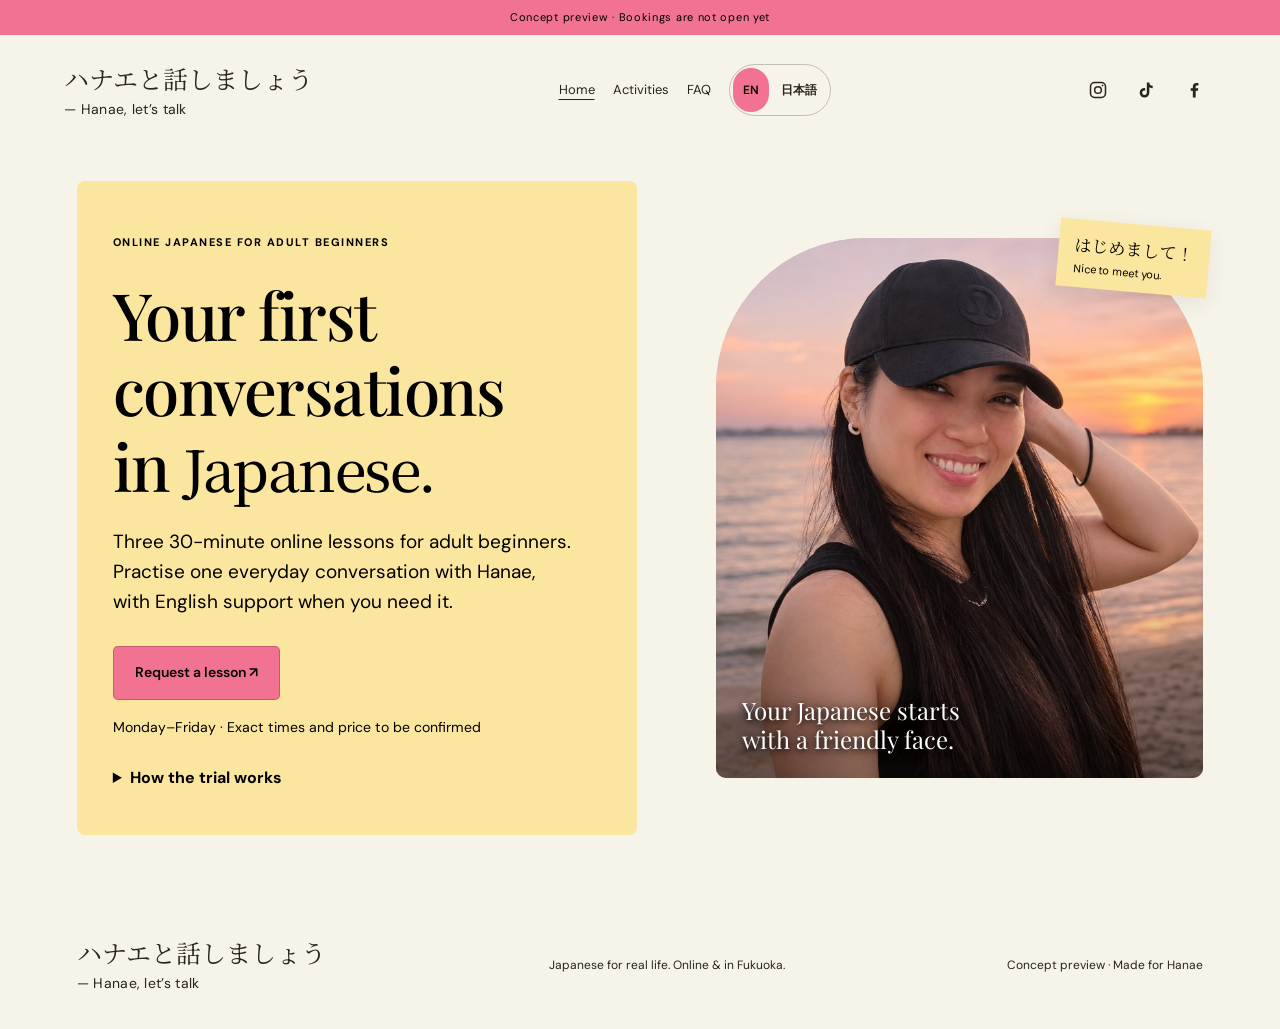
==== short-preview/index.html @ 00864827 "Move social icons to the shorter site header" ====
<!doctype html><html lang="en"><head><meta charset="UTF-8"><meta name="viewport" content="width=device-width,initial-scale=1"><meta name="description" content="Learn everyday Japanese online with Hanae. Start with a three-lesson trial for adult beginners, Monday to Friday."><title>ハナエと話しましょう — Hanae, let’s talk</title><link rel="stylesheet" href="style.css"><style>#request-card summary{cursor:pointer;font-weight:700;font-size:1.25rem}#request-form{display:grid;gap:14px}#request-form label{display:grid;gap:5px}#request-form :is(input,select,textarea){width:100%;box-sizing:border-box;padding:.65em;font:inherit;border:1px solid var(--line);border-radius:6px;background:var(--paper);color:var(--ink)}#request-form button{justify-self:start}</style></head><body><a data-i18n="skip" href="#main" class="skip-link">Skip to content</a><div data-i18n="preview" class="preview">Concept preview · Bookings are not open yet</div><header id="top" class="compact-header"><a class="brand" href="index.html" aria-label="ハナエと話しましょう — Hanae, let’s talk"><span class="brand-ja" lang="ja">ハナエと話しましょう</span><span class="brand-en" lang="en">— Hanae, let’s talk</span></a><nav aria-label="Main navigation"><a href="index.html" data-i18n="newHome" aria-current="page">Home</a><a href="activities.html" data-i18n="newActivities">Activities</a><a href="faq.html" data-i18n="newFaq">FAQ</a><div class="language-switch" role="group" aria-label="Website language / 表示言語"><button data-lang="en" lang="en" aria-pressed="true">EN</button><button data-lang="ja" lang="ja" aria-pressed="false">日本語</button></div></nav><div class="header-social">
  <a href="https://www.instagram.com/hanaeletstalk/" target="_blank" rel="noopener noreferrer" aria-label="Instagram">
    <svg viewBox="0 0 24 24" fill="none" stroke="currentColor" stroke-width="1.8" aria-hidden="true" focusable="false"><rect x="3" y="3" width="18" height="18" rx="5"/><circle cx="12" cy="12" r="4"/><circle cx="17.5" cy="6.5" r="1" fill="currentColor" stroke="none"/></svg>
  </a>
  <a href="https://www.tiktok.com/@hanaeletstalk" target="_blank" rel="noopener noreferrer" aria-label="TikTok">
    <svg viewBox="0 0 24 24" fill="currentColor" aria-hidden="true" focusable="false"><path d="M16 3h-3v12.3a2.8 2.8 0 1 1-2.8-2.8h.8v-3h-.8a5.8 5.8 0 1 0 5.8 5.8V8.7a7.2 7.2 0 0 0 4 1.3V7a4 4 0 0 1-4-4Z"/></svg>
  </a>
  <a href="https://www.facebook.com/profile.php?id=61596670970860" target="_blank" rel="noopener noreferrer" aria-label="Facebook">
    <svg viewBox="0 0 24 24" fill="currentColor" aria-hidden="true" focusable="false"><path d="M14 21v-8h2.7l.4-3H14V8c0-.9.3-1.5 1.6-1.5h1.7V3.8c-.3 0-1.3-.1-2.5-.1-2.5 0-4.2 1.5-4.2 4.3v2H8v3h2.6v8H14Z"/></svg>
  </a>
</div></header><main id="main" tabindex="-1"><section class="hero"><div class="hero-copy"><div class="hero-panel">
<p class="eyebrow" data-i18n="heroEyebrow">Online Japanese for adult beginners</p>
<h1 data-i18n="heroTitle">Your first conversations<br>in <em>Japanese.</em></h1>
<p class="lead" data-i18n="newIntro">Three 30-minute online lessons for adult beginners. Practise one everyday conversation with Hanae, with English support when you need it.</p>
<div class="actions"><a id="request-link" href="#booking">Request a lesson ↗</a></div>
<p class="hero-meta" data-i18n="trialAvailability">Monday–Friday · Exact times and price to be confirmed</p>
<details><summary data-i18n="newDetails">How the trial works</summary><p data-i18n="newSteps">Pick a real-life situation, practise it together, then try the conversation on your own with feedback.</p></details>
</div></div><div class="portrait"><img src="../assets/hanae-portrait.jpg" width="750" height="1000" fetchpriority="high" decoding="async" alt="Hanae smiling on a beach at sunset"><span data-i18n="photoLabel" class="photo-label">Your Japanese starts<br>with a friendly face.</span><div class="hello">はじめまして！<small data-i18n="nice" >Nice to meet you.</small></div></div></section></main><footer><a class="brand" href="index.html" aria-label="ハナエと話しましょう — Hanae, let’s talk"><span class="brand-ja" lang="ja">ハナエと話しましょう</span><span class="brand-en" lang="en">— Hanae, let’s talk</span></a><p data-i18n="footerBody" >Japanese for real life. Online & in Fukuoka.</p><span data-i18n="footerNote" >Concept preview · Made for Hanae</span></footer><dialog id="booking" aria-labelledby="request-title"><button id="close" aria-label="Close / 閉じる">×</button><h2 id="request-title" data-request-ja="レッスンを申し込む">Request a lesson</h2><p data-request-ja="日程と料金についてハナエからメールでご連絡します。">Hanae will email you to confirm availability and pricing.</p><div id="intro"><form id="request-form" method="post" target="lesson-receipt-frame" action="https://docs.google.com/forms/d/e/1FAIpQLSckTiIKL6pwCHeR7UictinilkDxiz8F6eCDY5FFqrduzU5HEg/formResponse"><label><span data-i18n="modeLabel">How would you like to meet?</span><select id="mode"><option value="Online" data-i18n="online">Online</option><option value="In Fukuoka" data-i18n="fukuoka">In Fukuoka</option></select></label><label><span data-i18n="goalLabel">What brings you here?</span><select id="goal"><option value="Beginner trial" data-i18n="goalTrial">Three-lesson beginner trial</option><option value="Everyday life in Japan" data-i18n="goal0">Everyday life in Japan</option><option value="Japanese as a parent" data-i18n="goal1">Japanese as a parent</option><option value="Kanji &amp; stories for my child" data-i18n="goal2">Kanji &amp; stories for my child</option><option value="A trip to Japan" data-i18n="goal3">A trip to Japan</option><option value="Anime &amp; fan conversations" data-i18n="goal4">Anime &amp; fan conversations</option><option value="Something else" data-i18n="goal5">Something else</option></select></label><p data-i18n="trialBooking" id="trial-booking-note" hidden>Three 30-minute online lessons, Monday to Friday. Exact times (JST) and price to be confirmed.</p><p data-i18n="kanjiBooking" id="kanji-booking-note" hidden>Children’s kanji: 3–6 p.m. Japan time. Days and session arrangements to be confirmed.</p>
<label><span data-request-ja="お名前">Your name</span><input type="text" name="entry.1528789929" autocomplete="name" maxlength="100" required></label>
<label><span data-request-ja="メールアドレス">Email address</span><input type="email" name="entry.741062618" autocomplete="email" maxlength="254" required></label>
<input type="hidden" name="entry.2033060945">
<label><span data-request-ja="タイムゾーン">Time zone</span><input type="text" name="entry.1304090792" autocomplete="off" maxlength="100" required></label>
<label><span data-request-ja="平日の希望時間帯">Preferred weekday times</span><textarea name="entry.62211884" rows="2" maxlength="400" required></textarea></label>
<input type="hidden" name="entry.1332846498" value="English">
<button type="submit" data-request-ja="申し込みを送信 ↗">Send lesson request ↗</button>
</form></div><section id="lesson-receipt" hidden><p role="status" data-request-ja="送信結果を下に表示します。">Check your submission result below.</p><iframe name="lesson-receipt-frame" title="Submission result / 送信結果" style="width:100%;height:280px;border:0"></iframe><button type="button" id="receipt-close" data-request-ja="閉じる">Close</button></section><div id="result" hidden role="status"></div></dialog><script src="app.js"></script><script>
const requestForm=document.getElementById('request-form');
const requestLink=document.getElementById('request-link');
requestLink.dataset.requestJa='レッスンを申し込む ↗';
const requestLabels=[...document.querySelectorAll('[data-request-ja]')].map(node=>[node,node.textContent]);
function translateRequest(){
 const japanese=document.documentElement.lang==='ja';
 for(const [node,english] of requestLabels)node.textContent=japanese?node.dataset.requestJa:english;
 requestForm.elements.namedItem('entry.1332846498').value=japanese?'日本語':'English';
}
new MutationObserver(translateRequest).observe(document.documentElement,{attributeFilter:['lang']});
translateRequest();
requestForm.elements.namedItem('entry.1304090792').value=Intl.DateTimeFormat().resolvedOptions().timeZone||'';
function openRequest(event){
 if(event)event.preventDefault();
 openIntro('Beginner trial','Online');
}
requestLink.classList.add('trial-link');
requestLink.addEventListener('click',openRequest);
const receipt=document.getElementById('lesson-receipt');
document.getElementById('receipt-close').addEventListener('click',()=>dialog.close());
dialog.addEventListener('close',()=>{receipt.hidden=true});
requestForm.addEventListener('submit',event=>{
 event.stopPropagation();
 const destination=new URL(requestForm.action);
 destination.searchParams.set('hl',document.documentElement.lang);
 requestForm.action=destination.href;
 receipt.hidden=false;
 el('intro').hidden=true;
 document.getElementById('receipt-close').focus();
 requestForm.elements.namedItem('entry.2033060945').value=el('goal').selectedOptions[0].textContent.trim()+' / '+el('mode').selectedOptions[0].textContent.trim();
});
if(['#lesson-request','#booking'].includes(location.hash))openRequest();
</script></body></html>
---- short-preview/style.css ----
@import url('https://fonts.googleapis.com/css2?family=DM+Sans:wght@400;500;600;700&family=Noto+Serif+JP:wght@500&family=Playfair+Display:ital,wght@0,500;0,600;1,500&display=swap');
:root{--cream:#fffdf7;--ink:#2d2c26;--green:#4b432a;--lime:#f4df94;--line:#ddd5c0;--muted:#615d50}*{box-sizing:border-box}html{scroll-behavior:smooth;scroll-padding-top:30px}body{margin:0;background:var(--cream);color:var(--ink);font:16px/1.7 'DM Sans',sans-serif}a{color:inherit;text-decoration:none}button,select{font:inherit}button,a,select{-webkit-tap-highlight-color:transparent}button{cursor:pointer;border:0;background:var(--green);color:#fff;padding:15px 22px;border-radius:5px;font-weight:600;min-height:44px}button:hover{filter:brightness(1.08)}button:disabled{cursor:default;filter:none}button:focus-visible,a:focus-visible,select:focus-visible,summary:focus-visible,[tabindex]:focus-visible{outline:3px solid #8b5315;outline-offset:5px}.skip-link{position:fixed;top:8px;left:10px;background:var(--green);color:#fff;padding:12px 18px;z-index:100;transform:translateY(-150%)}.skip-link:focus{transform:none}.preview{text-align:center;font-size:11px;background:var(--green);color:var(--cream);padding:8px 12px;letter-spacing:.5px}header{max-width:1400px;margin:auto;padding:26px 5%;display:flex;align-items:center;justify-content:space-between;gap:24px}.brand{font-family:'Playfair Display',serif;font-size:39px;line-height:.9;letter-spacing:-2px;flex-shrink:0}.brand span{display:block;font:11px 'DM Sans',sans-serif;letter-spacing:1.7px;margin-top:9px}nav{display:flex;align-items:center;gap:18px;font-size:13px}nav>a{padding:10px 0}header a[aria-current=location]{color:var(--green);text-decoration:underline;text-underline-offset:7px;text-decoration-thickness:2px}.small{font-size:12px;padding:10px 15px}.language-switch{display:flex;gap:2px;border:1px solid #b5a67b;border-radius:30px;padding:3px;flex-shrink:0}.language-switch button{background:transparent;color:var(--ink);border-radius:24px;font-size:12px;padding:8px 10px}.language-switch button[aria-pressed=true]{background:var(--green);color:white}.menu-toggle,.mobile-menu{display:none}.mobile-menu[hidden],[hidden]{display:none!important}.hero{max-width:1400px;margin:auto;padding:35px 6% 65px;display:grid;grid-template-columns:1.15fr 1fr;gap:7%;align-items:center}.eyebrow{font-size:11px;font-weight:700;letter-spacing:1.5px}h1,h2,h3{font-family:'Playfair Display',serif;font-weight:500;line-height:1.15;letter-spacing:-1.5px}h1{font-size:clamp(44px,5.1vw,76px);margin:25px 0}h1 em{font-family:'Noto Serif JP',serif;font-style:normal;font-size:.87em}h2{font-size:clamp(36px,4vw,54px);margin:20px 0}h3{font-size:28px;letter-spacing:-.7px}p{margin:16px 0}.hero-panel>p{max-width:460px;color:var(--muted)}.hero-copy .lead{font-size:19px;color:var(--ink);line-height:1.6}.actions{display:flex;flex-wrap:wrap;align-items:center;gap:22px;margin:28px 0}.actions button{font-size:14px}.actions a{font-size:13px;border-bottom:1px solid #a08b51;padding:10px 0}.hero-foot{font-size:10px;letter-spacing:.7px;margin-top:32px}.portrait{height:540px;position:relative;border-radius:150px 150px 10px 10px;background:#c9c6b8}.portrait img{width:100%;height:100%;object-fit:cover;object-position:center 44%;border-radius:inherit}.photo-label{position:absolute;bottom:24px;left:26px;right:15px;color:white;font:24px/1.2 'Playfair Display',serif;text-shadow:0 2px 6px #000,0 0 16px #0009}.portrait:after{content:'';position:absolute;inset:65% 0 0;border-radius:0 0 10px 10px;background:linear-gradient(transparent,#0006);pointer-events:none}.photo-label{z-index:1}.portrait .hello{position:absolute;z-index:2;top:60%;right:12px;background:var(--lime);padding:12px 16px;transform:rotate(-3deg);font:17px 'Noto Serif JP',serif;box-shadow:0 5px 15px #302c2012}.hello small{display:block;font:11px 'DM Sans',sans-serif;margin-top:5px}.ribbon{text-align:center;background:var(--lime);padding:20px 5%;font-size:11px;letter-spacing:1.2px}.section{max-width:1400px;padding:75px 6%;margin:auto}.section-top{display:grid;grid-template-columns:1fr 1fr;gap:10%;align-items:center}.section-top>p{max-width:430px;color:var(--muted)}.service-grid{display:grid;grid-template-columns:1fr 1fr;gap:22px;margin-top:30px}.service-card{padding:30px;background:#f5f0df;border-radius:8px;display:flex;flex-direction:column;align-items:flex-start}.service-card>p{font-size:15px;color:var(--muted)}.service-card h3{font-size:32px;margin-bottom:10px}.service-meta{font-size:13px;font-weight:600;line-height:1.8;border-top:1px solid #d7cbac;padding-top:18px;margin:12px 0;width:100%}.service-card>button{font-size:13px;margin-top:auto}.service-facts{font-size:14px;margin:8px 0 20px;width:100%}.service-facts>div{display:grid;grid-template-columns:100px 1fr;gap:12px;margin-top:12px}.service-facts dt{font-weight:700}.service-facts dd{margin:0;color:var(--muted)}.session-details{width:100%;border-top:1px solid #d7cbac;padding:12px 0;margin-bottom:22px;font-size:14px}.session-details p{color:var(--muted)}summary{cursor:pointer;min-height:44px;align-content:center;font-weight:600}.session-details small{font-size:12px;color:var(--muted)}#service-kanji{border:1px solid #b49a56;background:#f6edcc}.family-note{font-size:13px;color:var(--muted);max-width:900px;margin-top:28px}.kanji-section{background:#f5f0df;border-top:1px solid var(--line)}.kanji-info{display:grid;grid-template-columns:1fr 1fr;gap:35px;margin:25px 0 40px}.kanji-info>div{padding:25px;background:var(--cream);border-radius:8px}.kanji-info p{font-size:14px;color:var(--muted)}.kanji-info h3{font-size:27px}.kanji-info small{font-size:12px}.kanji-game{display:grid;grid-template-columns:1fr 1fr;gap:35px;align-items:center;margin-bottom:35px}.kanji-game p{color:var(--muted)}.kanji-characters{display:flex;flex-wrap:wrap;gap:10px;margin-top:25px}.kanji-characters button{background:var(--cream);color:var(--ink);border:1px solid #ad9761;font-size:25px;min-width:60px}.kanji-characters button[aria-pressed=true]{background:var(--green);color:white}.kanji-challenge{padding:25px;background:var(--cream);border-radius:8px}#kanji-symbol{font:76px/1.3 'Noto Serif JP',serif;text-align:center}#kanji-feedback{font-size:14px}#kanji-next{font-size:13px}.practice{background:var(--green);color:var(--cream);padding:65px max(6%,calc((100vw - 1232px)/2));display:grid;grid-template-columns:1fr 1.2fr;gap:9%;align-items:center}.practice p{color:#e0e7dc;font-size:15px}.tabs{display:flex;flex-wrap:wrap;gap:8px;margin-top:25px}.tabs button{font-size:12px;padding:10px 14px;border:1px solid #c4b484;border-radius:30px}.tabs .active{background:var(--lime);color:var(--ink);border-color:var(--lime)}.phrase{background:var(--cream);color:var(--ink);padding:35px;border-radius:8px;box-shadow:9px 9px 0 #ffffff13}.phrase-label{font-size:11px;letter-spacing:1px}.phrase #japanese{font-family:'Noto Serif JP',serif;font-size:28px;color:var(--ink);line-height:1.8;margin-bottom:8px}.phrase #romaji{color:var(--muted)}.phrase button{background:transparent;color:var(--ink);padding:10px 0;border-bottom:1px solid #a08b51;font-size:13px}.phrase #translation{color:var(--ink)}.phrase-note{font-size:12px;border-top:1px solid var(--line);margin-top:25px;padding-top:18px;color:var(--muted)}.anime{background:#f5f0df;border-radius:14px;max-width:1232px;margin:60px auto}.anime-intro{display:grid;grid-template-columns:1fr 1fr;gap:8%;align-items:center;margin-top:20px}.anime h2{font-size:clamp(32px,3.6vw,50px)}.large{font-size:22px}.anime-note{background:var(--cream);padding:30px;border-radius:8px;border-top:5px solid #bd933b}.anime p{font-size:15px}.anime-practice{display:grid;grid-template-columns:1fr 1fr;gap:6%;margin-top:40px;border-top:1px solid #d5c8a5;padding-top:25px;align-items:center}.anime-practice .choice-row{display:grid;gap:8px;margin-top:25px}.choice-row button{background:var(--cream);color:var(--ink);border:1px solid #ad9761;text-align:left;font-size:14px}.choice-row button[aria-pressed=true]{background:var(--green);color:white}.favourite-badge{display:block;font-size:12px;margin-top:6px}.choice-row button[aria-pressed=true] .favourite-badge{color:var(--lime)}.order-output{background:var(--cream);padding:22px;border-radius:6px}.order-output p:first-child{font-family:'Noto Serif JP',serif;font-size:22px;color:var(--ink)}.order-output p{font-size:14px}.anime-bottom{display:flex;gap:30px;align-items:center;justify-content:space-between;margin-top:30px}.anime-bottom button{flex-shrink:0;font-size:13px}.anime-disclaimer{display:block;font-size:12px;line-height:1.8;color:var(--muted);border-top:1px solid #d5c8a5;margin-top:25px;padding-top:15px}.playground{padding-top:25px}.format-grid{display:grid;grid-template-columns:1fr 1fr;gap:25px;margin-top:35px}.format-grid article{background:#f5f0df;padding:30px;border-radius:8px}.format-grid p{font-size:15px}.format-grid small{display:block;font-size:12px;color:var(--muted);margin-top:15px}.quiz-top{display:flex;justify-content:space-between;font-size:12px}.quiz-options{display:grid;gap:10px}.quiz-options button{background:var(--cream);border:1px solid #ad9761;text-align:left;padding:14px;color:var(--ink);font-size:15px}.quiz-options button.correct{background:var(--lime);border-color:#8b7033}.quiz-options button.wrong{background:#f1d6c4;border-color:#a56039}#quiz-feedback{min-height:48px;font-size:14px}#quiz-next{font-size:13px}.about{display:grid;grid-template-columns:1fr 1fr;gap:10%;align-items:center}.about p{color:var(--muted)}.about .large{color:var(--ink)}.signature{font-family:'Noto Serif JP',serif;font-size:18px;display:block;margin-top:25px}.about-tags{display:flex;flex-wrap:wrap;gap:8px;margin-top:25px}.about-tags span{font-size:12px;background:#f1e7c6;padding:7px 12px;border-radius:30px}.faq details{border-bottom:1px solid var(--line);padding:16px 0}.faq details p{max-width:800px;color:var(--muted)}.final-cta{text-align:center;background:var(--lime);padding:70px 24px}.final-cta h2{font-size:64px}.final-cta p{max-width:520px;margin:0 auto 25px}.final-cta small{display:block;font-size:12px;margin-top:18px}footer{display:flex;align-items:center;justify-content:space-between;padding:35px 6%;gap:20px}footer p,footer>span{font-size:12px}.back-top{position:fixed;bottom:18px;right:18px;z-index:25;background:var(--green);color:#fff;padding:11px 16px;border-radius:30px;font-size:12px;box-shadow:0 3px 15px #0002;min-height:44px}.back-top[hidden]{display:none}dialog{border:0;border-radius:10px;padding:36px;max-width:490px;width:calc(100% - 32px);max-height:90dvh;overflow:auto;background:var(--cream);color:var(--ink)}dialog::backdrop{background:#2d2c26aa}dialog h2{font-size:38px}dialog p{font-size:14px}dialog small{display:block;font-size:12px;margin-top:22px}#close{position:absolute;right:10px;top:6px;padding:2px 12px;background:transparent;color:var(--ink);font-size:28px}label{display:block;font-size:14px;margin:20px 0}select{display:block;width:100%;padding:13px;margin-top:8px;background:white;border:1px solid #ad9761;border-radius:4px;font-size:16px;color:var(--ink)}#result,#kanji-booking-note{padding:18px;background:#f6edcc;border-radius:5px;margin-top:18px;font-size:14px}html[lang=ja] body{font-family:'DM Sans','Hiragino Kaku Gothic ProN','Yu Gothic',sans-serif}html[lang=ja] h1,html[lang=ja] h2,html[lang=ja] h3{font-family:'Noto Serif JP',serif;letter-spacing:0;line-height:1.55}html[lang=ja] h1{font-size:clamp(38px,4.2vw,58px)}html[lang=ja] h2{font-size:clamp(28px,3.4vw,44px)}html[lang=ja] h3{font-size:25px}html[lang=ja] .eyebrow{letter-spacing:1px}
@media(max-width:1050px){nav>a,nav>.small{display:none}.menu-toggle{display:flex;align-items:center;gap:7px;padding:8px 10px;min-height:44px;background:transparent;color:var(--ink);border:1px solid #ad9761;font-size:12px;order:2}.menu-toggle[aria-expanded=true]{background:var(--green);color:white}header{position:sticky;top:0;z-index:30;background:var(--cream);padding:16px 5%;flex-wrap:wrap;border-bottom:1px solid var(--line)}header>nav{margin-left:auto;gap:8px}header .mobile-menu{display:grid;width:100%;gap:0;flex-basis:100%;margin:10px 0 0;padding-top:8px;border-top:1px solid var(--line)}header .mobile-menu a{display:block;padding:12px 10px;min-height:48px;font-size:15px;border-bottom:1px solid var(--line)}header .mobile-menu a:last-child{border-bottom:0}html{scroll-padding-top:110px}.brand{font-size:33px}.language-switch button{padding:7px 9px}}
@media(min-width:1051px){.mobile-menu{display:none!important}}
@media(max-width:760px){.hero{grid-template-columns:1fr;padding-top:25px;gap:30px;padding-bottom:45px}h1{font-size:clamp(34px,10.2vw,48px);letter-spacing:-1.5px;line-height:1.18}h1 em{white-space:nowrap}.hero-copy .lead{font-size:18px}.hero-foot{font-size:10px;line-height:1.8}.portrait{height:440px;max-width:450px;width:95%;margin:0 auto}.portrait .hello{top:60%;right:10px;font-size:16px;padding:11px 14px}.photo-label{font-size:23px;left:22px}.ribbon{font-size:10px;line-height:2}.section{padding:55px 6%}.section-top,.about,.practice,.anime-intro,.anime-practice,.service-grid,.format-grid,.kanji-info,.kanji-game{grid-template-columns:1fr;gap:24px}.section-top>p{margin-top:0}.service-grid{margin-top:20px}.service-card{padding:24px}.service-card h3{font-size:30px}.service-facts>div{grid-template-columns:85px 1fr;gap:10px}.practice{padding:55px 6%}.phrase{padding:25px}.phrase #japanese{font-size:23px;overflow-wrap:anywhere}.anime{border-radius:0;margin:30px auto}.anime-note{padding:24px}.anime-bottom{display:block}.anime-bottom button{width:100%;margin-top:12px}.format-grid article{padding:24px}.kanji-info>div,.kanji-challenge{padding:22px}.kanji-info{margin:20px 0 30px}.kanji-game{margin-bottom:28px}.final-cta h2{font-size:50px}footer{flex-wrap:wrap;padding-bottom:80px}footer>span{width:100%}dialog{padding:30px 24px}html[lang=ja] .hero h1{font-size:38px}html[lang=ja] .final-cta h2{font-size:36px}}
@media(max-width:380px){header{gap:10px}.brand{font-size:29px}.language-switch button{padding:7px 8px}.menu-toggle{padding:8px;font-size:11px}.portrait{height:390px}.photo-label{font-size:21px}.portrait .hello{font-size:15px}.back-top{bottom:12px;right:10px}}
@media(prefers-reduced-motion:no-preference){.scroll-reveal{transition:opacity .55s ease,transform .55s cubic-bezier(.2,.7,.2,1)}.scroll-reveal.reveal-pending{opacity:0;transform:translateY(18px)}.scroll-reveal:focus-within{opacity:1;transform:none}button,a{transition:background-color .18s ease,color .18s ease,box-shadow .18s ease}.service-card:hover{box-shadow:0 10px 28px #2d2c2610}}
@media(prefers-reduced-motion:reduce){html{scroll-behavior:auto}.scroll-reveal,.scroll-reveal.reveal-pending{opacity:1;transform:none;transition:none!important}}

.audio-player{margin:14px 0 18px}.audio-actions{display:flex;flex-wrap:wrap;align-items:center;gap:8px}.audio-player .listen-button{display:inline-flex;align-items:center;gap:8px;background:var(--green);color:white;padding:10px 14px;border:1px solid var(--green);border-radius:6px;font-size:13px;min-height:44px}.audio-player .listen-button.is-playing{background:#f4df94;color:var(--ink)}.audio-player .slow-button{background:transparent;color:var(--ink);border:1px solid #ad9761;border-radius:25px;font-size:12px;padding:8px 14px;min-height:44px}.audio-player .slow-button[aria-pressed=true]{background:var(--lime);border-color:#8b7033}.audio-player .audio-status{font-size:12px;color:var(--muted);margin:8px 0 0;line-height:1.6}.audio-status:empty{display:none}.phrase .audio-note{font-size:12px;line-height:1.7;color:var(--muted);border-bottom:1px solid var(--line);padding-bottom:15px;margin:0 0 20px}.kanji-challenge .audio-player{margin:10px 0 16px}.audio-actions button:focus-visible{outline:3px solid #8b5315;outline-offset:4px}@media(max-width:480px){.audio-player .listen-button{font-size:12px;padding:10px 12px}.audio-player .slow-button{font-size:12px}.audio-actions{gap:7px}}

/* Greeting at the upper-right edge; kept small and outside the face area. */
.portrait .hello{top:-14px;bottom:auto;right:-6px;margin:0;transform:rotate(5deg);font-size:17px;padding:12px 16px}@media(max-width:760px){.hero{row-gap:48px}.portrait .hello{top:-18px;right:-4px;font-size:15px;padding:11px 14px}.portrait .hello small{font-size:11px}}@media(max-width:380px){.portrait .hello{font-size:14px;padding:10px 12px}}


/* Editorial yellow palette: warm ivory, restrained gold and charcoal. */
:root{--gold:#e1b649;--gold-deep:#987118;--paper:#fffdf7;--warm:#f7f2e3;--butter:#f5ebc8}body{background:var(--paper)}header{background:var(--paper)}.preview{background:#343329;color:#fffdf2;letter-spacing:.7px}.hero{background:var(--paper)}.ribbon{background:#f1dfaa;color:var(--ink);border-top:1px solid #deca92;border-bottom:1px solid #deca92}.portrait .hello{background:#f3da83;color:var(--ink);box-shadow:0 6px 22px #302c2014}.services{background:var(--warm);border-top:1px solid var(--line)}#services .service-card,#services #service-kanji{background:var(--paper);border:1px solid #ddd4bc;border-top:3px solid #d7b459;border-radius:8px;box-shadow:0 4px 15px #302c2005}.service-meta{color:#5e512f}.service-card .eyebrow{color:#6d561e}.kanji-section{background:var(--butter)}.kanji-info>div,.kanji-challenge{background:var(--paper);border:1px solid #dfd2a7}.practice{background:#343329;color:#fffdf2}.practice>div>p{color:#eee7d2}.practice .eyebrow{color:#efda94}.practice .tabs button{border-color:#b7a77e;background:transparent;color:#fffdf2}.practice .tabs button.active{background:#f2d77f;color:var(--ink);border-color:#f2d77f}.phrase{background:var(--paper);box-shadow:8px 8px 0 #f2d77f14;border:1px solid #e7ddc3}.phrase p,.phrase .audio-note,.phrase .audio-status{color:var(--muted)}.phrase #japanese{color:var(--ink)}#anime{background:#f7f3e7;border-radius:0;max-width:1400px;margin:0 auto;border-top:1px solid var(--line)}.anime-note,#anime .order-output{background:var(--paper);border:1px solid #ddd4bc}.anime-note{border-top:3px solid #d7b459}.playground{background:var(--paper)}.format-grid article{background:#f7f2e3;border:1px solid #e0d6bc}.about{background:#efe9d8;border-top:1px solid #ddd4bc}.about-tags span{background:var(--paper);border:1px solid #d9cfb3}.faq{background:var(--paper)}.final-cta{background:#f3df9e;color:var(--ink);border-top:1px solid #dcc382}footer{background:var(--paper)}
button,.audio-player .listen-button{background:var(--gold);color:#29271f;border:1px solid #c79b32}.language-switch button{background:transparent;color:var(--ink);border:0}.language-switch button[aria-pressed=true]{background:#343329;color:#fffdf2}.menu-toggle{background:transparent;color:var(--ink);border-color:#b5a67b}.menu-toggle[aria-expanded=true]{background:#343329;color:#fffdf2}.kanji-characters button{background:var(--paper);color:var(--ink)}.kanji-characters button[aria-pressed=true],.choice-row button[aria-pressed=true]{background:#343329;color:#fffdf2;border-color:#343329}.choice-row button[aria-pressed=true] .favourite-badge{color:#f3da83}.audio-player .listen-button.is-playing{background:#343329;color:#fffdf2;border-color:#343329}.audio-player .slow-button{background:transparent;color:var(--ink);border-color:#ad9761}.audio-player .slow-button[aria-pressed=true]{background:#f3df9e;border-color:#ad9761}.phrase #reveal{background:transparent;color:var(--ink);border:0;border-bottom:1px solid #a08b51;border-radius:0}.quiz-options button{background:var(--paper);color:var(--ink);border-color:#b8aa81}.quiz-options button.correct{background:#f3df9e;border-color:#9a7b32}.quiz-options button.wrong{background:#f3d8c9;border-color:#a06442}.back-top{background:#343329;color:#fffdf2;border:1px solid #343329}header a[aria-current=location]{color:#725315}.service-card:hover{box-shadow:0 9px 25px #302c2010}#result,#kanji-booking-note{background:#f6edcc}
@media(max-width:1050px){header{background:var(--paper)}header .mobile-menu{background:var(--paper)}}

.voice-settings{border-bottom:1px solid var(--line);margin:0 0 18px;padding-bottom:14px}.voice-settings summary{font-size:13px}.voice-settings p{font-size:12px!important}.voice-settings #voice-preview{background:#e1b649;color:#29271f;border:1px solid #c79b32;border-radius:5px;padding:10px 14px;font-size:13px}
/* Original Hanae palette: cream, forest green and soft lime. */
:root{--cream:#f6f3e9;--paper:#f6f3e9;--ink:#243a30;--green:#234e3d;--lime:#dce8a0;--line:#c8d0bf;--muted:#4e6054;--gold:#234e3d;--gold-deep:#456d35;--warm:#e8eddf;--butter:#e2eacb}body,header,.hero,footer,.faq,.playground{background:var(--cream);color:var(--ink)}.preview{background:var(--green);color:var(--cream)}.ribbon{background:var(--lime);color:var(--ink);border-color:#bbc7a6}.portrait .hello{background:var(--lime);color:var(--ink)}.services,.kanji-section,#anime,.about{background:#e8eddf;border-color:var(--line)}#services .service-card,#services #service-kanji{background:var(--cream);border:1px solid var(--line);border-top:3px solid #8eaa62;box-shadow:none}.service-meta{color:var(--muted)}.service-card .eyebrow{color:var(--ink)}.kanji-info>div,.kanji-challenge,.anime-note,#anime .order-output,.phrase{background:var(--cream);border-color:var(--line)}.anime-note{border-top-color:#8eaa62}.format-grid article{background:#e8eddf;border-color:var(--line)}.about-tags span{background:var(--cream);border-color:var(--line)}.practice{background:var(--green);color:var(--cream)}.practice>div>p{color:#e0e7dc}.practice .eyebrow{color:var(--lime)}.practice .tabs button{background:transparent;color:var(--cream);border-color:#a3b79d}.practice .tabs button.active{background:var(--lime);color:var(--ink);border-color:var(--lime)}.final-cta{background:var(--lime);color:var(--ink);border-color:var(--line)}button,.audio-player .listen-button{background:var(--green);color:white;border-color:var(--green)}.language-switch{border-color:#94a78e}.language-switch button{background:transparent;color:var(--ink);border:0}.language-switch button[aria-pressed=true],.menu-toggle[aria-expanded=true]{background:var(--green);color:white}.menu-toggle{background:transparent;color:var(--ink);border-color:#94a78e}.kanji-characters button{background:var(--cream);color:var(--ink);border-color:#839b74}.kanji-characters button[aria-pressed=true],.choice-row button[aria-pressed=true]{background:var(--green);color:white;border-color:var(--green)}.choice-row button[aria-pressed=true] .favourite-badge{color:var(--lime)}.audio-player .listen-button.is-playing{background:var(--lime);color:var(--ink);border-color:#839b74}.audio-player .slow-button{background:transparent;color:var(--ink);border-color:#839b74}.audio-player .slow-button[aria-pressed=true]{background:var(--lime);border-color:#456d35}.phrase #reveal{background:transparent;color:var(--ink);border-bottom-color:#829574}.quiz-options button{background:var(--cream);color:var(--ink);border-color:#839b74}.quiz-options button.correct{background:var(--lime);border-color:#456d35}.quiz-options button.wrong{background:#f1d6c4;border-color:#a56039}.back-top{background:var(--green);color:white;border-color:var(--green)}header a[aria-current=location]{color:var(--green)}#result,#kanji-booking-note{background:#e2eacb}.service-card:hover{box-shadow:0 9px 25px #243a3010}@media(max-width:1050px){header,header .mobile-menu{background:var(--cream)}}

.actions .trial-link{background:var(--green);color:#fff;border:0;border-radius:5px;font-size:14px;font-weight:600;padding:15px 22px;min-height:44px;text-decoration:none}
.actions .trial-link:hover{filter:brightness(1.08)}

#service-everyday > button{margin:12px 0 18px}

.hero-panel{background:var(--lime);border-radius:8px;padding:clamp(18px,3vw,36px)}
.hero-panel .actions{margin-bottom:0}

/* Wada gallery theme 17: Naples Yellow and Rose. */
:root{--cream:#f6f3e9;--paper:#f6f3e9;--ink:#282420;--muted:#504943;--green:#F27291;--lime:#FBE6A0;--on-accent:#000;--on-panel:#000;--line:#c6bdb2;--warm:color-mix(in srgb,var(--lime) 25%,var(--cream));--butter:var(--warm);--gold:var(--green)}
.hero-panel,.portrait .hello,.ribbon,.final-cta{background:var(--lime);color:var(--on-panel)}
.hero-panel>p,.hero-panel .lead,.hero-panel .eyebrow,.hero-panel h1 em,.final-cta p,.final-cta .eyebrow{color:inherit}
.services,.kanji-section,#anime,.about,.format-grid article,#result,#kanji-booking-note,#trial-booking-note{background:var(--warm)}
#services .service-card,#services #service-kanji,.anime-note{border-top-color:var(--green)}
.preview,.practice,.practice>div>p,.practice .eyebrow,.practice .tabs button{color:var(--on-accent)}
.practice .tabs button{border-color:currentColor}
.practice .tabs button.active,.audio-player .listen-button.is-playing,.audio-player .slow-button[aria-pressed=true],.quiz-options button.correct{background:var(--lime);color:var(--on-panel);border-color:var(--lime)}
button,.audio-player .listen-button,.language-switch button[aria-pressed=true],.menu-toggle[aria-expanded=true],.kanji-characters button[aria-pressed=true],.choice-row button[aria-pressed=true],.actions .trial-link,.back-top{color:var(--on-accent)}
.choice-row button[aria-pressed=true] .favourite-badge{color:inherit}
header a[aria-current=location]{color:var(--ink);text-decoration:underline}
.language-switch,.menu-toggle,.kanji-characters button,.choice-row button,.quiz-options button,.audio-player .slow-button{border-color:var(--line)}
.back-top,.actions .trial-link,button[data-meet]{box-shadow:inset 0 0 0 1px #0003}

/* Bilingual wordmark in the header and footer. */
.brand{display:block;flex-shrink:1;min-width:0;letter-spacing:0;line-height:1.2}
.brand .brand-ja{font-family:'Noto Serif JP',serif;font-size:25px;line-height:1.4;letter-spacing:0;margin:0;white-space:nowrap}
.brand .brand-en{font-family:'DM Sans',sans-serif;font-size:14px;line-height:1.5;letter-spacing:.3px;margin:3px 0 0}
@media(max-width:1050px){
  header>.brand{flex-basis:100%}
  header>nav{margin-left:auto}
  .brand .brand-ja{font-size:23px}
  html{scroll-padding-top:175px}
}
@media(max-width:360px){
  .brand .brand-ja{font-size:21px}
}

.header-social {
  display: flex;
  gap: 4px;
  flex-shrink: 0;
}

.header-social a {
  display: grid;
  place-items: center;
  width: 44px;
  height: 44px;
  border-radius: 50%;
  color: var(--ink);
}

.header-social a:hover {
  background: var(--warm);
}

.header-social svg {
  width: 20px;
  height: 20px;
}

@media (max-width: 1050px) {
  header > nav {
    flex-wrap: wrap;
    justify-content: flex-end;
  }
}

.compact-header {display:flex; flex-wrap:wrap; align-items:center; gap:12px 24px}
.compact-header > nav {display:flex; flex-wrap:wrap; align-items:center; gap:8px 18px}
.compact-header nav > a {display:inline-flex; align-items:center; min-height:44px}
.compact-header nav > a[aria-current="page"] {text-decoration:underline; text-underline-offset:5px}
.compact-header .brand {flex-basis:auto}
.compact-intro,.faq {background:var(--warm)}
.hero .hero-panel details {margin-top:1rem}
.hero .hero-panel summary {cursor:pointer; font-weight:700}
.hero .hero-meta {font-size:.88rem}
@media(max-width:600px){
 .compact-header > nav {width:100%; margin:0; justify-content:flex-start; gap:2px 12px}
 .compact-header .language-switch {margin-left:auto}
 .compact-header nav > a {font-size:.85rem}
 .hero .hero-panel {padding:20px}
}
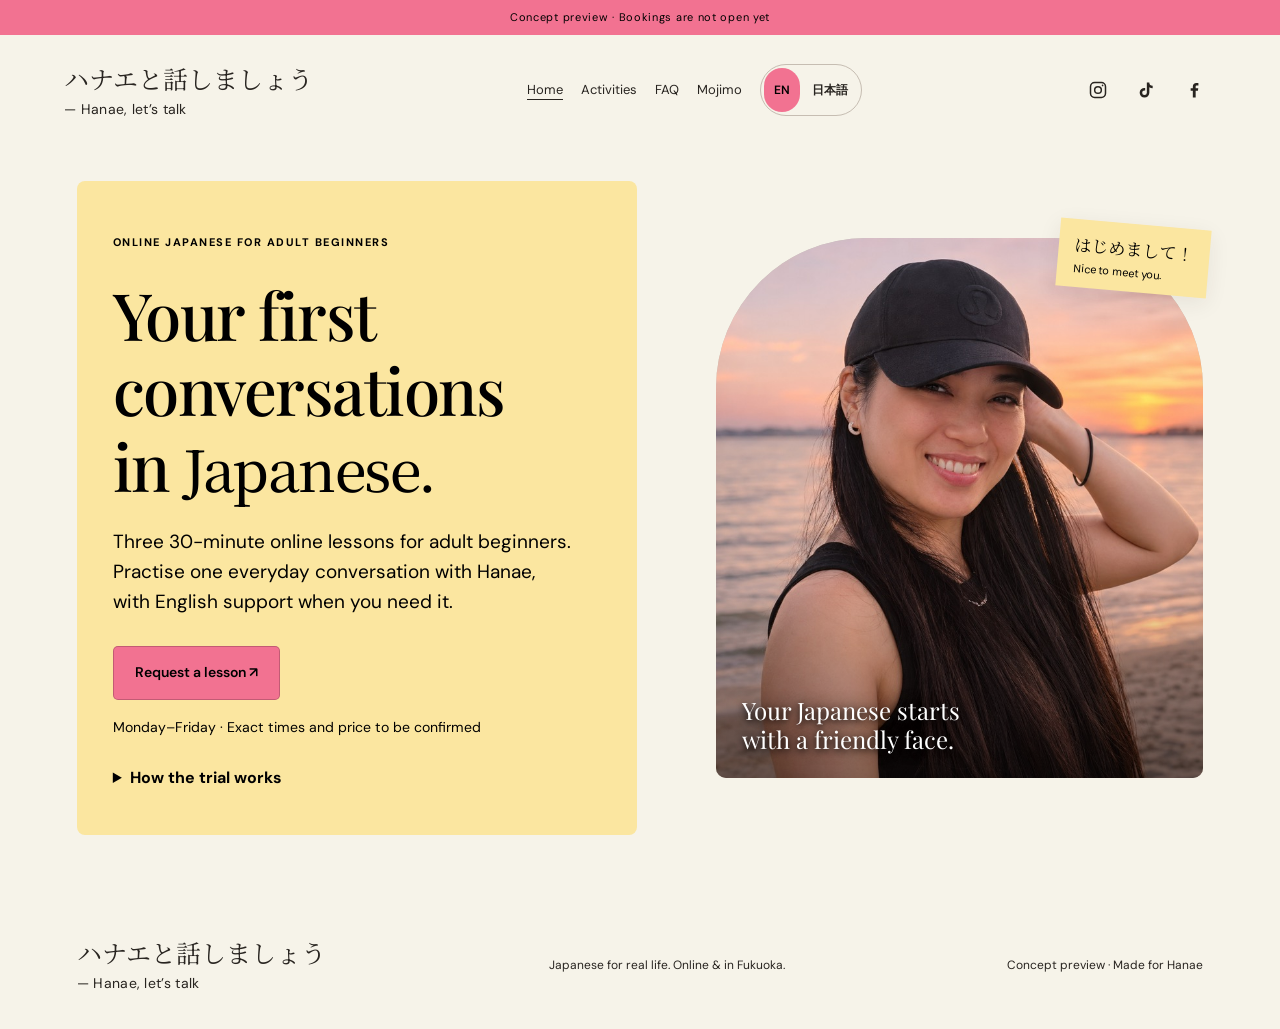
==== commit b448209d: "Add Mojimo word game to the short site" ====
--- a/short-preview/index.html
+++ b/short-preview/index.html
@@ -1,4 +1,14 @@
-<!doctype html><html lang="en"><head><meta charset="UTF-8"><meta name="viewport" content="width=device-width,initial-scale=1"><meta name="description" content="Learn everyday Japanese online with Hanae. Start with a three-lesson trial for adult beginners, Monday to Friday."><title>ハナエと話しましょう — Hanae, let’s talk</title><link rel="stylesheet" href="style.css"><style>#request-card summary{cursor:pointer;font-weight:700;font-size:1.25rem}#request-form{display:grid;gap:14px}#request-form label{display:grid;gap:5px}#request-form :is(input,select,textarea){width:100%;box-sizing:border-box;padding:.65em;font:inherit;border:1px solid var(--line);border-radius:6px;background:var(--paper);color:var(--ink)}#request-form button{justify-self:start}</style></head><body><a data-i18n="skip" href="#main" class="skip-link">Skip to content</a><div data-i18n="preview" class="preview">Concept preview · Bookings are not open yet</div><header id="top" class="compact-header"><a class="brand" href="index.html" aria-label="ハナエと話しましょう — Hanae, let’s talk"><span class="brand-ja" lang="ja">ハナエと話しましょう</span><span class="brand-en" lang="en">— Hanae, let’s talk</span></a><nav aria-label="Main navigation"><a href="index.html" data-i18n="newHome" aria-current="page">Home</a><a href="activities.html" data-i18n="newActivities">Activities</a><a href="faq.html" data-i18n="newFaq">FAQ</a><div class="language-switch" role="group" aria-label="Website language / 表示言語"><button data-lang="en" lang="en" aria-pressed="true">EN</button><button data-lang="ja" lang="ja" aria-pressed="false">日本語</button></div></nav><div class="header-social">
+<!doctype html><html lang="en"><head><meta charset="UTF-8"><meta name="viewport" content="width=device-width,initial-scale=1"><meta name="description" content="Learn everyday Japanese online with Hanae. Start with a three-lesson trial for adult beginners, Monday to Friday."><title>ハナエと話しましょう — Hanae, let’s talk</title><link rel="stylesheet" href="style.css"><style>#request-card summary{cursor:pointer;font-weight:700;font-size:1.25rem}#request-form{display:grid;gap:14px}#request-form label{display:grid;gap:5px}#request-form :is(input,select,textarea){width:100%;box-sizing:border-box;padding:.65em;font:inherit;border:1px solid var(--line);border-radius:6px;background:var(--paper);color:var(--ink)}#request-form button{justify-self:start}</style><script async src="https://www.googletagmanager.com/gtag/js?id=G-5ZSMZ8SYY1"></script>
+<script>
+  window.dataLayer = window.dataLayer || [];
+  function gtag() { dataLayer.push(arguments); }
+  gtag('js', new Date());
+  gtag('config', 'G-5ZSMZ8SYY1', {
+    allow_google_signals: false,
+    allow_ad_personalization_signals: false
+  });
+</script>
+</head><body><a data-i18n="skip" href="#main" class="skip-link">Skip to content</a><div data-i18n="preview" class="preview">Concept preview · Bookings are not open yet</div><header id="top" class="compact-header"><a class="brand" href="index.html" aria-label="ハナエと話しましょう — Hanae, let’s talk"><span class="brand-ja" lang="ja">ハナエと話しましょう</span><span class="brand-en" lang="en">— Hanae, let’s talk</span></a><nav aria-label="Main navigation"><a href="index.html" data-i18n="newHome" aria-current="page">Home</a><a href="activities.html" data-i18n="newActivities">Activities</a><a href="faq.html" data-i18n="newFaq">FAQ</a><a href="mojimo.html">Mojimo</a><div class="language-switch" role="group" aria-label="Website language / 表示言語"><button data-lang="en" lang="en" aria-pressed="true">EN</button><button data-lang="ja" lang="ja" aria-pressed="false">日本語</button></div></nav><div class="header-social">
   <a href="https://www.instagram.com/hanaeletstalk/" target="_blank" rel="noopener noreferrer" aria-label="Instagram">
     <svg viewBox="0 0 24 24" fill="none" stroke="currentColor" stroke-width="1.8" aria-hidden="true" focusable="false"><rect x="3" y="3" width="18" height="18" rx="5"/><circle cx="12" cy="12" r="4"/><circle cx="17.5" cy="6.5" r="1" fill="currentColor" stroke="none"/></svg>
   </a>
@@ -18,12 +28,13 @@
 </div></div><div class="portrait"><img src="../assets/hanae-portrait.jpg" width="750" height="1000" fetchpriority="high" decoding="async" alt="Hanae smiling on a beach at sunset"><span data-i18n="photoLabel" class="photo-label">Your Japanese starts<br>with a friendly face.</span><div class="hello">はじめまして！<small data-i18n="nice" >Nice to meet you.</small></div></div></section></main><footer><a class="brand" href="index.html" aria-label="ハナエと話しましょう — Hanae, let’s talk"><span class="brand-ja" lang="ja">ハナエと話しましょう</span><span class="brand-en" lang="en">— Hanae, let’s talk</span></a><p data-i18n="footerBody" >Japanese for real life. Online & in Fukuoka.</p><span data-i18n="footerNote" >Concept preview · Made for Hanae</span></footer><dialog id="booking" aria-labelledby="request-title"><button id="close" aria-label="Close / 閉じる">×</button><h2 id="request-title" data-request-ja="レッスンを申し込む">Request a lesson</h2><p data-request-ja="日程と料金についてハナエからメールでご連絡します。">Hanae will email you to confirm availability and pricing.</p><div id="intro"><form id="request-form" method="post" target="lesson-receipt-frame" action="https://docs.google.com/forms/d/e/1FAIpQLSckTiIKL6pwCHeR7UictinilkDxiz8F6eCDY5FFqrduzU5HEg/formResponse"><label><span data-i18n="modeLabel">How would you like to meet?</span><select id="mode"><option value="Online" data-i18n="online">Online</option><option value="In Fukuoka" data-i18n="fukuoka">In Fukuoka</option></select></label><label><span data-i18n="goalLabel">What brings you here?</span><select id="goal"><option value="Beginner trial" data-i18n="goalTrial">Three-lesson beginner trial</option><option value="Everyday life in Japan" data-i18n="goal0">Everyday life in Japan</option><option value="Japanese as a parent" data-i18n="goal1">Japanese as a parent</option><option value="Kanji &amp; stories for my child" data-i18n="goal2">Kanji &amp; stories for my child</option><option value="A trip to Japan" data-i18n="goal3">A trip to Japan</option><option value="Anime &amp; fan conversations" data-i18n="goal4">Anime &amp; fan conversations</option><option value="Something else" data-i18n="goal5">Something else</option></select></label><p data-i18n="trialBooking" id="trial-booking-note" hidden>Three 30-minute online lessons, Monday to Friday. Exact times (JST) and price to be confirmed.</p><p data-i18n="kanjiBooking" id="kanji-booking-note" hidden>Children’s kanji: 3–6 p.m. Japan time. Days and session arrangements to be confirmed.</p>
 <label><span data-request-ja="お名前">Your name</span><input type="text" name="entry.1528789929" autocomplete="name" maxlength="100" required></label>
 <label><span data-request-ja="メールアドレス">Email address</span><input type="email" name="entry.741062618" autocomplete="email" maxlength="254" required></label>
+<input type="hidden" name="pageHistory" value="0,1">
 <input type="hidden" name="entry.2033060945">
 <label><span data-request-ja="タイムゾーン">Time zone</span><input type="text" name="entry.1304090792" autocomplete="off" maxlength="100" required></label>
 <label><span data-request-ja="平日の希望時間帯">Preferred weekday times</span><textarea name="entry.62211884" rows="2" maxlength="400" required></textarea></label>
 <input type="hidden" name="entry.1332846498" value="English">
 <button type="submit" data-request-ja="申し込みを送信 ↗">Send lesson request ↗</button>
-</form></div><section id="lesson-receipt" hidden><p role="status" data-request-ja="送信結果を下に表示します。">Check your submission result below.</p><iframe name="lesson-receipt-frame" title="Submission result / 送信結果" style="width:100%;height:280px;border:0"></iframe><button type="button" id="receipt-close" data-request-ja="閉じる">Close</button></section><div id="result" hidden role="status"></div></dialog><script src="app.js"></script><script>
+</form></div><section id="lesson-receipt" hidden><p role="status" data-request-ja="お申し込みの保存を確認しています…">Checking whether your request was saved…</p><iframe hidden name="lesson-receipt-frame" title="Submission result / 送信結果" style="width:100%;height:280px;border:0"></iframe><button type="button" id="receipt-close" data-request-ja="閉じる">Close</button></section><div id="result" hidden role="status"></div></dialog><script src="app.js"></script><script>
 const requestForm=document.getElementById('request-form');
 const requestLink=document.getElementById('request-link');
 requestLink.dataset.requestJa='レッスンを申し込む ↗';
@@ -45,8 +56,47 @@
 const receipt=document.getElementById('lesson-receipt');
 document.getElementById('receipt-close').addEventListener('click',()=>dialog.close());
 dialog.addEventListener('close',()=>{receipt.hidden=true});
+const receiptStatus = receipt.querySelector('[role=status]');
+const receiptEndpoint = 'https://script.google.com/macros/s/AKfycbyGMCb6ljfqPUZhcKCdnMHdQ9qKaSEgfFxsxdxBLPNWBWWZczlG9pWhmr1mYUOJP77nNA/exec';
+
+async function confirmSavedRequest(id, japanese) {
+ const deadline = Date.now() + 30000;
+ while (Date.now() < deadline) {
+  try {
+   const response = await fetch(receiptEndpoint + '?receipt=' + id, {
+    credentials: 'omit',
+    cache: 'no-store',
+    signal: AbortSignal.timeout(5000),
+   });
+   if (response.ok && (await response.json()).saved === true) {
+    receiptStatus.textContent = japanese
+     ? 'レッスンのお申し込みを受け付けました。日程と料金について、ハナエからメールでご連絡します。'
+     : 'Your lesson request was received. Hanae will email you about availability and pricing.';
+    return;
+   }
+  } catch {
+   // Retry a temporary status lookup failure without resubmitting the form.
+  }
+  await new Promise(resolve => setTimeout(resolve, 1500));
+ }
+ receiptStatus.textContent = japanese
+  ? '保存を確認できませんでした。確認メールが届いているかご確認ください。'
+  : 'We could not verify that your request was saved. Please check your inbox for a confirmation email.';
+}
+
+let checkingReceipt = false;
 requestForm.addEventListener('submit',event=>{
  event.stopPropagation();
+ if (checkingReceipt) {
+  event.preventDefault();
+  return;
+ }
+ const id = crypto.randomUUID();
+ const japanese = document.documentElement.lang === 'ja';
+ requestForm.elements.namedItem('entry.1332846498').value = (japanese ? '日本語' : 'English') + '|' + id;
+ receiptStatus.textContent = japanese ? 'お申し込みの保存を確認しています…' : 'Checking whether your request was saved…';
+ checkingReceipt = true;
+ confirmSavedRequest(id, japanese).finally(() => { checkingReceipt = false; });
  const destination=new URL(requestForm.action);
  destination.searchParams.set('hl',document.documentElement.lang);
  requestForm.action=destination.href;
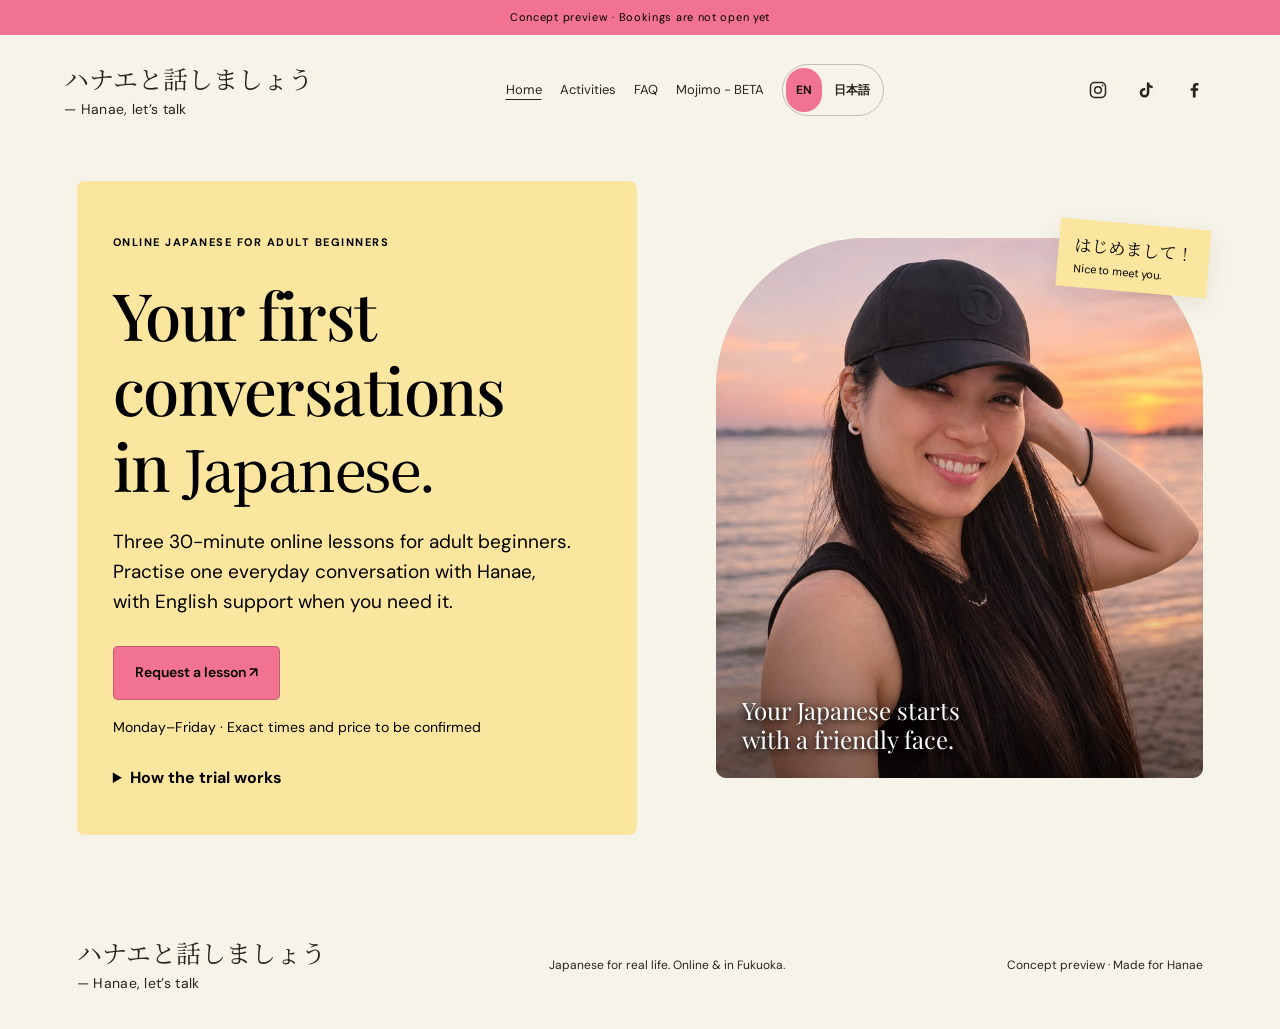
==== commit e2661e9e: "Label Mojimo as BETA on the short site" ====
--- a/short-preview/index.html
+++ b/short-preview/index.html
@@ -8,7 +8,7 @@
     allow_ad_personalization_signals: false
   });
 </script>
-</head><body><a data-i18n="skip" href="#main" class="skip-link">Skip to content</a><div data-i18n="preview" class="preview">Concept preview · Bookings are not open yet</div><header id="top" class="compact-header"><a class="brand" href="index.html" aria-label="ハナエと話しましょう — Hanae, let’s talk"><span class="brand-ja" lang="ja">ハナエと話しましょう</span><span class="brand-en" lang="en">— Hanae, let’s talk</span></a><nav aria-label="Main navigation"><a href="index.html" data-i18n="newHome" aria-current="page">Home</a><a href="activities.html" data-i18n="newActivities">Activities</a><a href="faq.html" data-i18n="newFaq">FAQ</a><a href="mojimo.html">Mojimo</a><div class="language-switch" role="group" aria-label="Website language / 表示言語"><button data-lang="en" lang="en" aria-pressed="true">EN</button><button data-lang="ja" lang="ja" aria-pressed="false">日本語</button></div></nav><div class="header-social">
+</head><body><a data-i18n="skip" href="#main" class="skip-link">Skip to content</a><div data-i18n="preview" class="preview">Concept preview · Bookings are not open yet</div><header id="top" class="compact-header"><a class="brand" href="index.html" aria-label="ハナエと話しましょう — Hanae, let’s talk"><span class="brand-ja" lang="ja">ハナエと話しましょう</span><span class="brand-en" lang="en">— Hanae, let’s talk</span></a><nav aria-label="Main navigation"><a href="index.html" data-i18n="newHome" aria-current="page">Home</a><a href="activities.html" data-i18n="newActivities">Activities</a><a href="faq.html" data-i18n="newFaq">FAQ</a><a href="mojimo.html">Mojimo - BETA</a><div class="language-switch" role="group" aria-label="Website language / 表示言語"><button data-lang="en" lang="en" aria-pressed="true">EN</button><button data-lang="ja" lang="ja" aria-pressed="false">日本語</button></div></nav><div class="header-social">
   <a href="https://www.instagram.com/hanaeletstalk/" target="_blank" rel="noopener noreferrer" aria-label="Instagram">
     <svg viewBox="0 0 24 24" fill="none" stroke="currentColor" stroke-width="1.8" aria-hidden="true" focusable="false"><rect x="3" y="3" width="18" height="18" rx="5"/><circle cx="12" cy="12" r="4"/><circle cx="17.5" cy="6.5" r="1" fill="currentColor" stroke="none"/></svg>
   </a>
